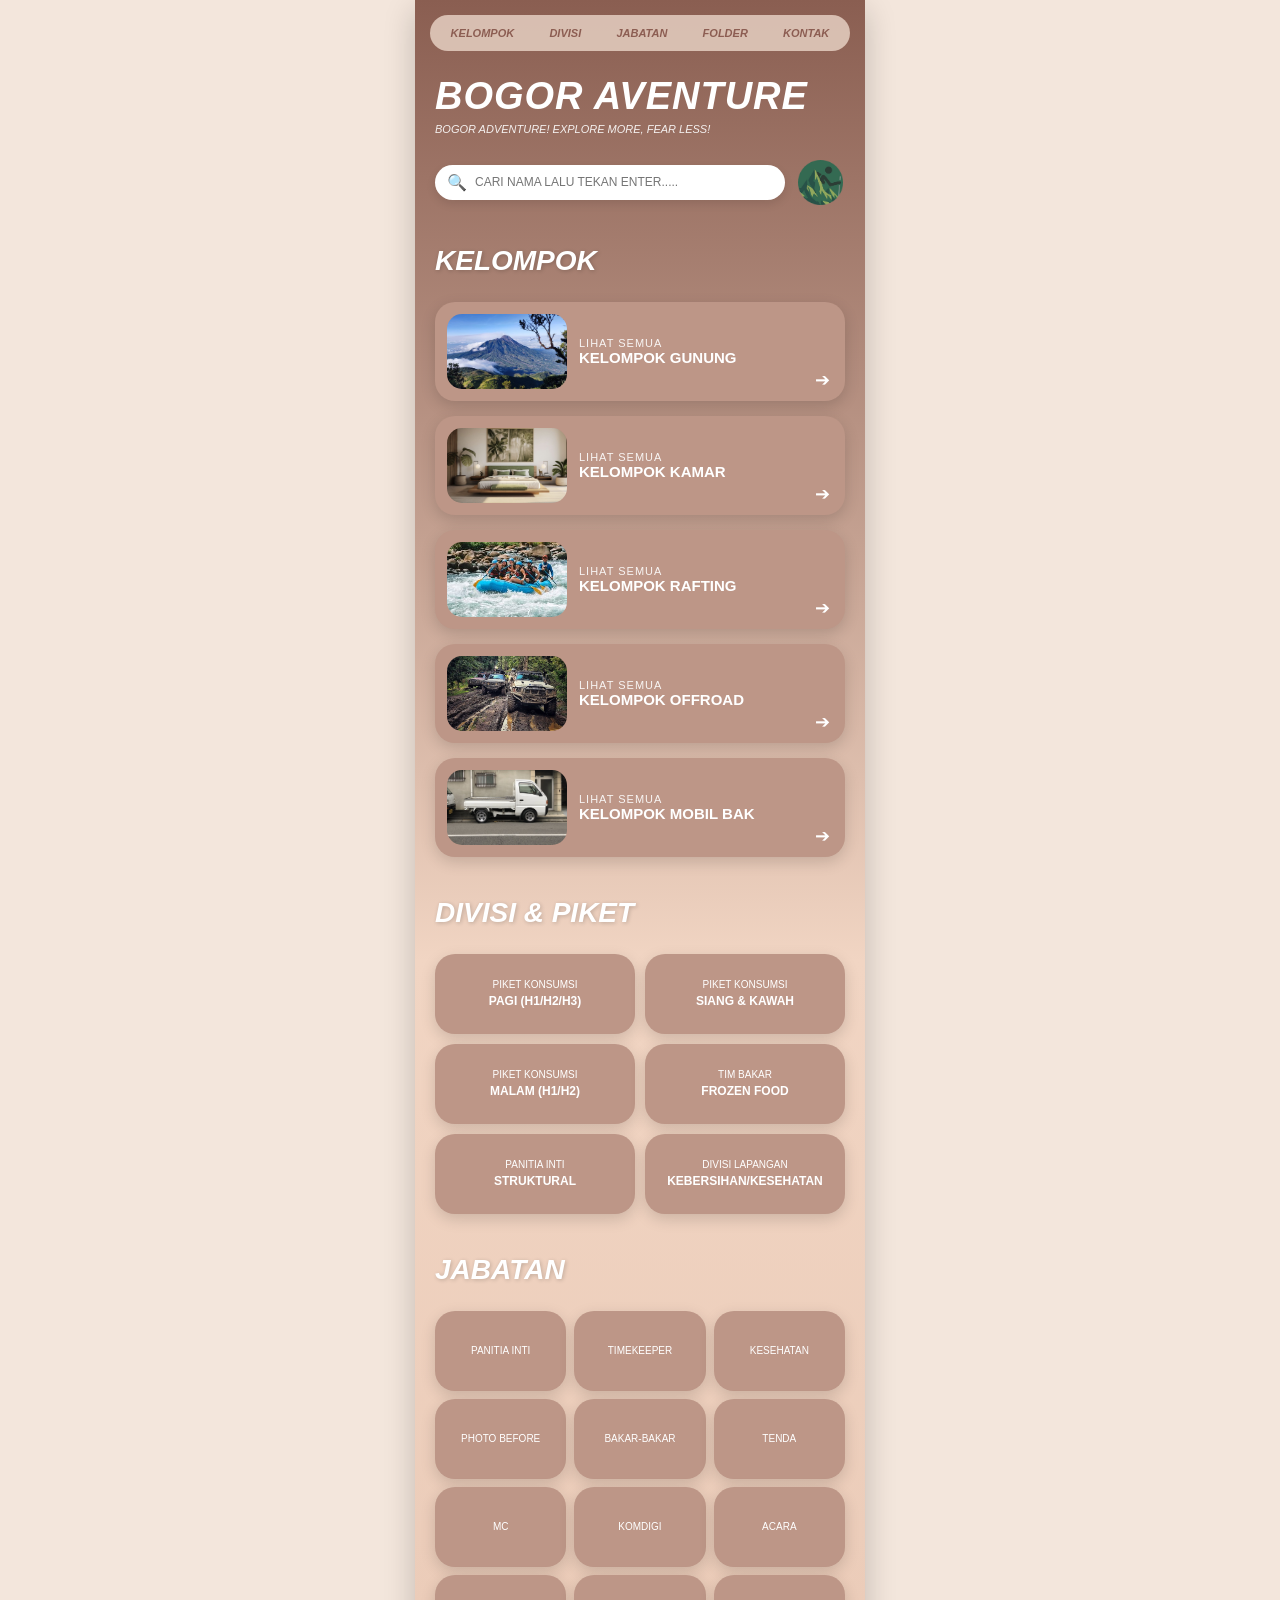
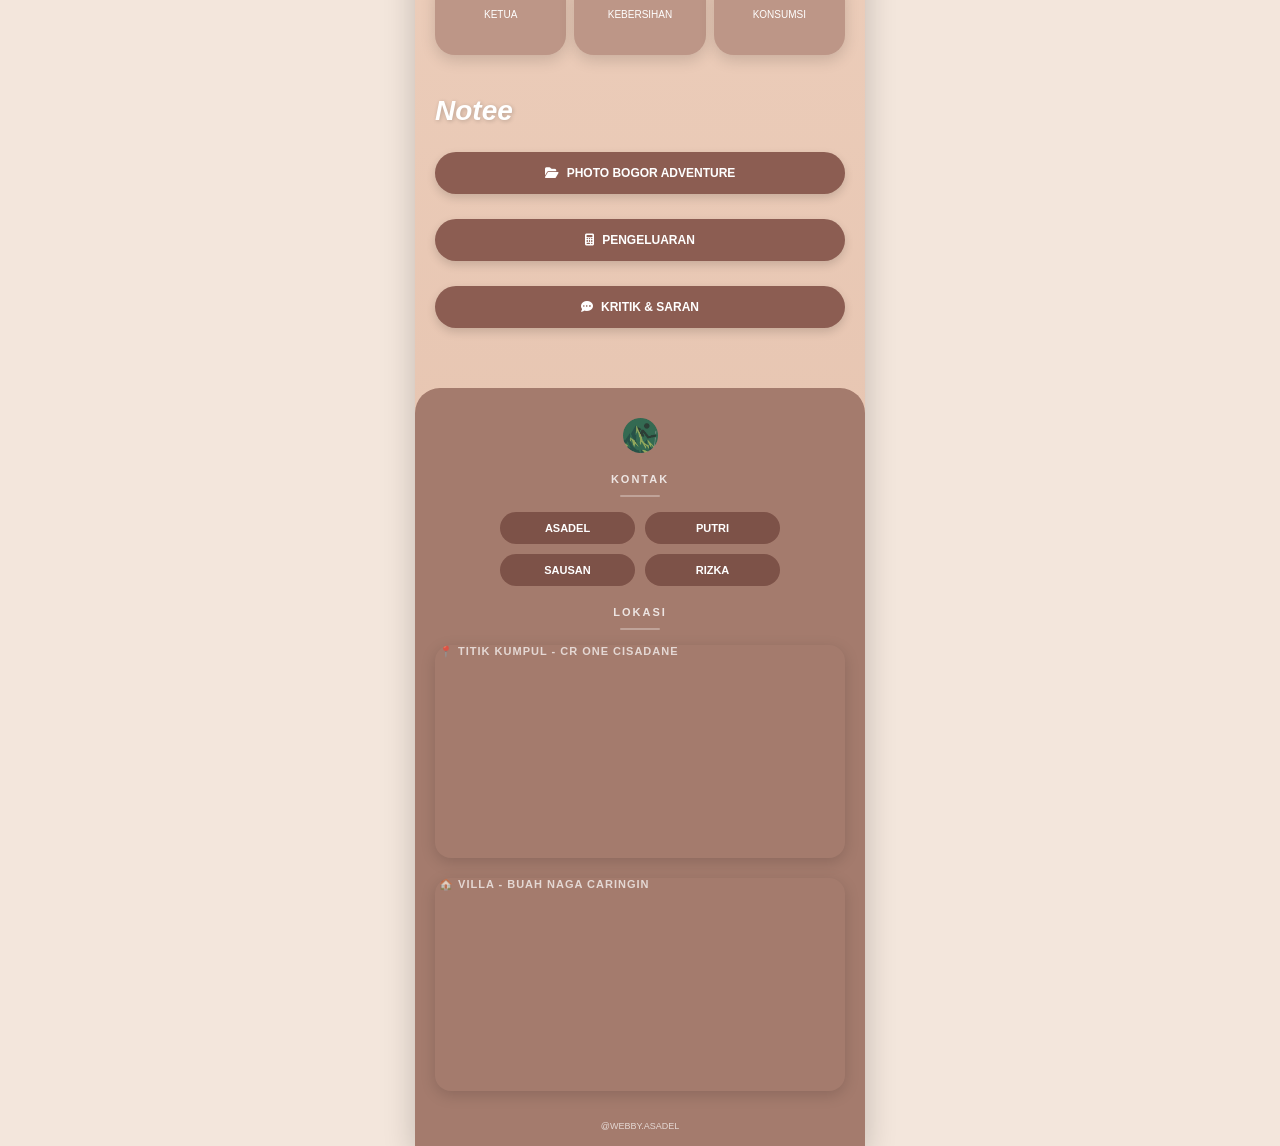
==== index.html @ c2977778 "first commit" ====
<!DOCTYPE html>
<html lang="id">
<head>
    <meta charset="UTF-8">
    <meta name="viewport" content="width=device-width, initial-scale=1.0">
    <title>Bogor Adventure</title>

    <link rel="stylesheet" href="style.css">
    <link rel="stylesheet" href="https://cdnjs.cloudflare.com/ajax/libs/font-awesome/6.5.1/css/all.min.css">

    <link rel="icon" type="image/png" href="images/logo.png">
</head>
<body>

    <div class="app-container">
        <nav class="top-nav">
            <a href="#kelompok-section">KELOMPOK</a>
            <a href="#divisi-section">DIVISI</a>
            <a href="#jabatan-section">JABATAN</a>
            <a href="#folder-section">FOLDER</a>
            <a href="#kontak-section">KONTAK</a>
        </nav>

        <header class="main-header">
            <h1 class="main-title">BOGOR AVENTURE</h1>
            <p class="subtitle">BOGOR ADVENTURE! EXPLORE MORE, FEAR LESS!</p>
            
            <div class="search-profile-row">
                <div class="search-box">
                    <span class="search-icon">🔍</span>
                    <input type="text" id="searchInput" placeholder="CARI NAMA LALU TEKAN ENTER.....">
                </div>
                <div class="logo-circle">
                    <img src="Images/logo.png" alt="Bogor Adventure">
                </div>
            </div>
        </header>

        <main class="content-wrapper">
            
            <section id="kelompok-section" class="section-container">
                <h2 class="section-title-large">KELOMPOK</h2>
                
                <div class="card-wide clickable-card" data-type="gunung">
                    <img src="Images/gunung.jpg" alt="Gunung">
                    <div class="card-text">
                        <h3>LIHAT SEMUA</h3>
                        <h2>KELOMPOK GUNUNG</h2>
                    </div>
                    <span class="arrow-btn">➔</span>
                </div>

                <div class="card-wide clickable-card" data-type="kamar">
                    <img src="Images/kamar.jpg" alt="Kamar">
                    <div class="card-text">
                        <h3>LIHAT SEMUA</h3>
                        <h2>KELOMPOK KAMAR</h2>
                    </div>
                    <span class="arrow-btn">➔</span>
                </div>

                <div class="card-wide clickable-card" data-type="rafting">
                    <img src="Images/rafting.jpg" alt="Rafting">
                    <div class="card-text">
                        <h3>LIHAT SEMUA</h3>
                        <h2>KELOMPOK RAFTING</h2>
                    </div>
                    <span class="arrow-btn">➔</span>
                </div>

                <div class="card-wide clickable-card" data-type="offroad">
                    <img src="Images/offroad.jpg" alt="Offroad">
                    <div class="card-text">
                        <h3>LIHAT SEMUA</h3>
                        <h2>KELOMPOK OFFROAD</h2>
                    </div>
                    <span class="arrow-btn">➔</span>
                </div>

                <div class="card-wide clickable-card" data-type="mback">
                    <img src="Images/Mback.jpg" alt="Mobil Bak">
                    <div class="card-text">
                        <h3>LIHAT SEMUA</h3>
                        <h2>KELOMPOK MOBIL BAK</h2>
                    </div>
                    <span class="arrow-btn">➔</span>
                </div>
            </section>

            <section id="divisi-section" class="section-container text-center">
                <h2 class="section-title-large">DIVISI & PIKET</h2>
                <div class="grid-2x3">
                    <a href="divisi.html?type=konsumsi-pagi" class="card-square" style="text-decoration:none;">PIKET KONSUMSI<br><b>PAGI (H1/H2/H3)</b></a>
                    <a href="divisi.html?type=konsumsi-siang" class="card-square" style="text-decoration:none;">PIKET KONSUMSI<br><b>SIANG & KAWAH</b></a>
                    <a href="divisi.html?type=konsumsi-malam" class="card-square" style="text-decoration:none;">PIKET KONSUMSI<br><b>MALAM (H1/H2)</b></a>
                    <a href="divisi.html?type=frozen-food" class="card-square" style="text-decoration:none;">TIM BAKAR<br><b>FROZEN FOOD</b></a>
                    <a href="divisi.html?type=panitia-inti" class="card-square" style="text-decoration:none;">PANITIA INTI<br><b>STRUKTURAL</b></a>
                    <a href="divisi.html?type=divisi-lain" class="card-square" style="text-decoration:none;">DIVISI LAPANGAN<br><b>KEBERSIHAN/KESEHATAN</b></a>
                </div>
            </section>

            <section id="jabatan-section" class="section-container text-center">
                <h2 class="section-title-large">JABATAN</h2>
                <div class="grid-jabatan">
                    <a href="jabatan.html?type=inti" class="card-square" style="text-decoration:none;">PANITIA INTI</a>
                    <a href="jabatan.html?type=timekeeper" class="card-square" style="text-decoration:none;">TIMEKEEPER</a>
                    <a href="jabatan.html?type=kesehatan" class="card-square" style="text-decoration:none;">KESEHATAN</a>
                    <a href="jabatan.html?type=photo" class="card-square" style="text-decoration:none;">PHOTO BEFORE</a>
                    <a href="jabatan.html?type=bakar" class="card-square" style="text-decoration:none;">BAKAR-BAKAR</a>
                    <a href="jabatan.html?type=tenda" class="card-square" style="text-decoration:none;">TENDA</a>
                    <a href="jabatan.html?type=mc" class="card-square" style="text-decoration:none;">MC</a>
                    <a href="jabatan.html?type=komdigi" class="card-square" style="text-decoration:none;">KOMDIGI</a>
                    <a href="jabatan.html?type=acara" class="card-square" style="text-decoration:none;">ACARA</a>
                    <a href="jabatan.html?type=ketua" class="card-square" style="text-decoration:none;">KETUA</a>
                    <a href="jabatan.html?type=kebersihan" class="card-square" style="text-decoration:none;">KEBERSIHAN</a>
                    <a href="jabatan.html?type=konsumsi" class="card-square" style="text-decoration:none;">KONSUMSI</a>
                </div>
            </section>

            <section id="folder-section" class="section-container text-center">
                <h2 class="section-title-large">Notee</h2>
                <a href="https://drive.google.com/drive/folders/1pPTmFSzPqtbpgSoNdYkEfg1twKszm3Ts?usp=sharing" target="_blank" class="btn-pill" style="text-decoration:none;">
                    <i class="fas fa-folder-open"></i> PHOTO BOGOR ADVENTURE
                </a>
                <a href="pengeluaran.html" class="btn-pill" style="text-decoration:none;">
                    <i class="fas fa-calculator"></i> PENGELUARAN
                </a>
                <a href="https://forms.gle/nZnUotDhH6wJCSyc8" target="_blank" class="btn-pill" style="text-decoration:none;">
                    <i class="fas fa-comment-dots"></i> KRITIK & SARAN
                </a>
            </section>

            <section id="kontak-section" class="footer-panel">
                <div class="logo-circle micro">
                    <img src="Images/logo.png" alt="Bogor Adventure">
                </div>

                <div class="footer-section-title">Kontak</div>
                <div class="footer-divider"></div>
                <div class="grid-2x2">
                    <a href="https://wa.me/6289684340230" target="_blank" class="btn-small-pill" style="text-decoration:none;">ASADEL</a>
                    <a href="https://wa.me/6281370563687" target="_blank" class="btn-small-pill" style="text-decoration:none;">PUTRI</a>
                    <a href="https://wa.me/6285640959396" target="_blank" class="btn-small-pill" style="text-decoration:none;">SAUSAN</a>
                    <a href="https://wa.me/6281213060590" target="_blank" class="btn-small-pill" style="text-decoration:none;">RIZKA</a>
                </div>

                <div class="footer-section-title">Lokasi</div>
                <div class="footer-divider"></div>
                <div class="footer-map">
                    <div class="map-label">📍 TITIK KUMPUL - CR ONE CISADANE</div>
                    <iframe src="https://maps.google.com/maps?q=-6.7021103,106.8171822&z=15&output=embed" allowfullscreen="" loading="lazy"></iframe>
                </div>
                <div class="footer-map">
                    <div class="map-label">🏠 VILLA - BUAH NAGA CARINGIN</div>
                    <iframe src="https://maps.google.com/maps?q=Villa%20Buah%20Naga%20Caringin%20Bogor&z=15&output=embed" allowfullscreen="" loading="lazy"></iframe>
                </div>

                <p class="credits">@WEBBY.ASADEL</p>
            </section>

        </main>
    </div>

    <div id="searchModal" class="modal">
        <div class="modal-content">
            <span class="close-modal">&times;</span>
            <h2 id="modalName">Nama Anggota</h2>
            <hr>
            <div class="modal-field"><span class="field-label">Jabatan / Divisi</span><span class="field-value" id="modalDivisi">-</span></div>
            <div class="modal-field"><span class="field-label">Jadwal Piket</span><span class="field-value" id="modalTugas">-</span></div>
            <div class="modal-field"><span class="field-label">Kelompok Gunung</span><span class="field-value" id="modalGunung">-</span></div>
            <div class="modal-field"><span class="field-label">Kelompok Kamar</span><span class="field-value" id="modalKamar">-</span></div>
            <div class="modal-field"><span class="field-label">Kelompok Rafting</span><span class="field-value" id="modalRafting">-</span></div>
            <div class="modal-field"><span class="field-label">Kelompok Offroad</span><span class="field-value" id="modalOffroad">-</span></div>
            <div class="modal-field"><span class="field-label">Kelompok Mobil Bak</span><span class="field-value" id="modalMback">-</span></div>
        </div>
    </div>

    <script src="script.js"></script>
</body>
</html>
---- style.css ----
* {
    box-sizing: border-box;
    margin: 0;
    padding: 0;
    font-family: 'Segoe UI', Tahoma, Geneva, Verdana, sans-serif;
}

html {
    -webkit-text-size-adjust: 100%;
}

body {
    background-color: #f3e6dc;
    display: flex;
    justify-content: center;
    align-items: flex-start;
    min-height: 100vh;
    min-height: 100dvh;
    color: #4a3b32;
    overflow-x: hidden;
}

.app-container {
    width: 100%;
    max-width: 450px;
    background: linear-gradient(180deg, #8a5e51 0%, #f1d5c3 35%, #e1bca7 100%);
    min-height: 100vh;
    min-height: 100dvh;
    box-shadow: 0 10px 30px rgba(0,0,0,0.2);
    display: flex;
    flex-direction: column;
    overflow-x: hidden;
}

.top-nav {
    background-color: rgba(235, 214, 201, 0.8);
    display: flex;
    justify-content: space-around;
    padding: 12px 5px;
    margin: 15px;
    border-radius: 25px;
    flex-wrap: wrap;
    gap: 4px;
}

.top-nav a {
    text-decoration: none;
    color: #8c5d52;
    font-size: clamp(9px, 2.8vw, 11px);
    font-weight: bold;
    font-style: italic;
    white-space: nowrap;
}

.main-header {
    padding: 10px 20px;
    color: #ffffff;
}

.main-title {
    font-size: clamp(26px, 8vw, 38px);
    font-style: italic;
    font-weight: 800;
    letter-spacing: 1px;
    line-height: 1.1;
    word-break: break-word;
}

.subtitle {
    font-size: clamp(9px, 2.6vw, 11px);
    font-style: italic;
    opacity: 0.9;
    margin-top: 5px;
    margin-bottom: 25px;
}

.search-profile-row {
    display: flex;
    align-items: center;
    justify-content: space-between;
    gap: 10px;
}

.search-box {
    background: #ffffff;
    border-radius: 20px;
    display: flex;
    align-items: center;
    padding: 8px 12px;
    flex: 1;
    min-width: 0;
    box-shadow: 0 4px 10px rgba(0,0,0,0.1);
}

.search-box input {
    border: none;
    outline: none;
    width: 100%;
    margin-left: 8px;
    font-size: clamp(10px, 2.8vw, 12px);
    color: #4a3b32;
    min-width: 0;
}

.logo-circle {
    width: 50px;
    flex-shrink: 0;
    display: flex;
    align-items: center;
    justify-content: center;
}

.logo-circle img {
    width: 45px;
    max-width: 100%;
    height: auto;
}

.content-wrapper {
    padding: 20px;
    display: flex;
    flex-direction: column;
    gap: 30px;
}

.section-container {
    display: flex;
    flex-direction: column;
    gap: 15px;
}

.text-center {
    text-align: center;
}

.section-title-large {
    font-size: clamp(20px, 6vw, 28px);
    font-style: italic;
    color: #ffffff;
    text-shadow: 1px 1px 4px rgba(0,0,0,0.2);
    margin: 10px 0;
    text-align: left;
}

.clickable-card {
    cursor: pointer;
    transition: transform 0.2s, background-color 0.2s;
    -webkit-tap-highlight-color: transparent;
}

.clickable-card:active {
    transform: scale(0.97);
    filter: brightness(0.9);
}

.card-wide {
    background-color: #bd9687;
    border-radius: 20px;
    padding: 12px;
    display: flex;
    align-items: center;
    box-shadow: 0 5px 15px rgba(0,0,0,0.15);
    position: relative;
    gap: 12px;
}

.card-wide img {
    width: clamp(80px, 25vw, 120px);
    height: clamp(50px, 16vw, 75px);
    object-fit: cover;
    border-radius: 15px;
    flex-shrink: 0;
}

.card-text {
    color: #ffffff;
    min-width: 0;
}

.card-text h3 {
    font-size: clamp(9px, 2.5vw, 11px);
    font-weight: normal;
    letter-spacing: 1px;
    opacity: 0.9;
}

.card-text h2 {
    font-size: clamp(12px, 3.5vw, 15px);
    font-weight: bold;
    word-break: break-word;
}

.arrow-btn {
    position: absolute;
    right: 15px;
    bottom: 10px;
    color: #ffffff;
    font-size: clamp(14px, 4vw, 18px);
}

.grid-2x3 {
    display: grid;
    grid-template-columns: repeat(2, 1fr);
    gap: 10px;
}

.card-square {
    background-color: #bd9687;
    color: #ffffff;
    border-radius: 20px;
    min-height: 80px;
    height: auto;
    display: flex;
    flex-direction: column;
    justify-content: center;
    align-items: center;
    font-size: clamp(8px, 2.5vw, 10px);
    text-align: center;
    box-shadow: 0 5px 15px rgba(0,0,0,0.15);
    padding: 10px 6px;
}

.card-square b {
    font-size: clamp(10px, 3vw, 12px);
    margin-top: 4px;
}

.grid-jabatan {
    display: grid;
    grid-template-columns: repeat(3, 1fr);
    gap: 8px;
}

.hidden {
    display: none !important;
}

.btn-pill {
    background-color: #8c5d52;
    color: white;
    padding: 14px 20px;
    border-radius: 25px;
    text-align: center;
    font-size: clamp(10px, 3vw, 12px);
    font-weight: bold;
    box-shadow: 0 4px 10px rgba(0,0,0,0.15);
    display: flex;
    align-items: center;
    justify-content: center;
    gap: 8px;
    margin-bottom: 10px;
    word-break: break-word;
}

.footer-panel {
    background-color: #a47b6d;
    border-radius: 25px 25px 0 0;
    margin: 20px -20px -20px -20px;
    padding: 30px 20px 15px 20px;
    display: flex;
    flex-direction: column;
    align-items: center;
    gap: 20px;
}

.footer-section-title {
    color: rgba(255,255,255,0.8);
    font-size: clamp(9px, 2.5vw, 11px);
    font-weight: bold;
    letter-spacing: 2px;
    text-transform: uppercase;
    margin-bottom: -10px;
}

.footer-divider {
    width: 40px;
    height: 2px;
    background: rgba(255,255,255,0.3);
    border-radius: 2px;
    margin-bottom: -5px;
}

.footer-map {
    width: 100%;
    border-radius: 16px;
    overflow: hidden;
    box-shadow: 0 4px 15px rgba(0,0,0,0.15);
}

.footer-map iframe {
    display: block;
    width: 100%;
    height: 200px;
    border: 0;
}

.map-label {
    font-size: clamp(9px, 2.5vw, 11px);
    color: rgba(255,255,255,0.7);
    font-weight: bold;
    letter-spacing: 1px;
    text-align: left;
    width: 100%;
    padding-left: 4px;
}

.logo-circle.micro {
    width: 40px;
    flex-shrink: 0;
}

.logo-circle.micro img {
    width: 35px;
    max-width: 100%;
    height: auto;
}

.grid-2x2 {
    display: grid;
    grid-template-columns: repeat(2, 1fr);
    gap: 10px;
    width: 100%;
    max-width: 280px;
}

.btn-small-pill {
    background-color: #7d5248;
    color: white;
    padding: 10px;
    border-radius: 20px;
    text-align: center;
    font-size: clamp(9px, 2.8vw, 11px);
    font-weight: bold;
}

.credits {
    font-size: 9px;
    color: rgba(255, 255, 255, 0.7);
    margin-top: 10px;
}

/* SEARCH MODAL POP-UP VIEW */
.modal {
    display: none; 
    position: fixed; 
    z-index: 999; 
    left: 0;
    top: 0;
    width: 100%; 
    height: 100%; 
    height: 100dvh;
    background-color: rgba(0,0,0,0.5);
    align-items: center;
    justify-content: center;
    padding: 10px;
}

.modal-content {
    background-color: #fbeee6;
    padding: 20px;
    border-radius: 20px;
    width: 90%;
    max-width: 350px;
    max-height: 80vh;
    max-height: 80dvh;
    overflow-y: auto;
    box-shadow: 0 5px 25px rgba(0,0,0,0.3);
    color: #4a3b32;
    position: relative;
}

.modal-content h2 {
    margin-bottom: 15px;
    color: #8c5d52;
    font-size: clamp(16px, 5vw, 20px);
    word-break: break-word;
    text-align: center;
}

.modal-content hr {
    border: 0;
    height: 1px;
    background: #bd9687;
    margin-bottom: 15px;
}

.modal-field {
    background: #fff;
    border-radius: 12px;
    padding: 10px 14px;
    margin-bottom: 8px;
    border: 1px solid #e1bca7;
    display: flex;
    justify-content: space-between;
    align-items: center;
    gap: 8px;
}

.modal-field .field-label {
    font-size: clamp(9px, 2.5vw, 11px);
    color: #8c5d52;
    font-weight: bold;
    flex-shrink: 0;
}

.modal-field .field-value {
    font-size: clamp(10px, 2.8vw, 12px);
    color: #5a4b41;
    text-align: right;
    font-weight: 600;
}

.close-modal {
    position: absolute;
    right: 12px;
    top: 8px;
    font-size: 22px;
    font-weight: bold;
    cursor: pointer;
    color: #8c5d52;
    padding: 4px 8px;
    line-height: 1;
}

/* table scroll for small screens */
.table-wrap {
    overflow-x: auto;
    -webkit-overflow-scrolling: touch;
}

.table-wrap table {
    min-width: 300px;
}
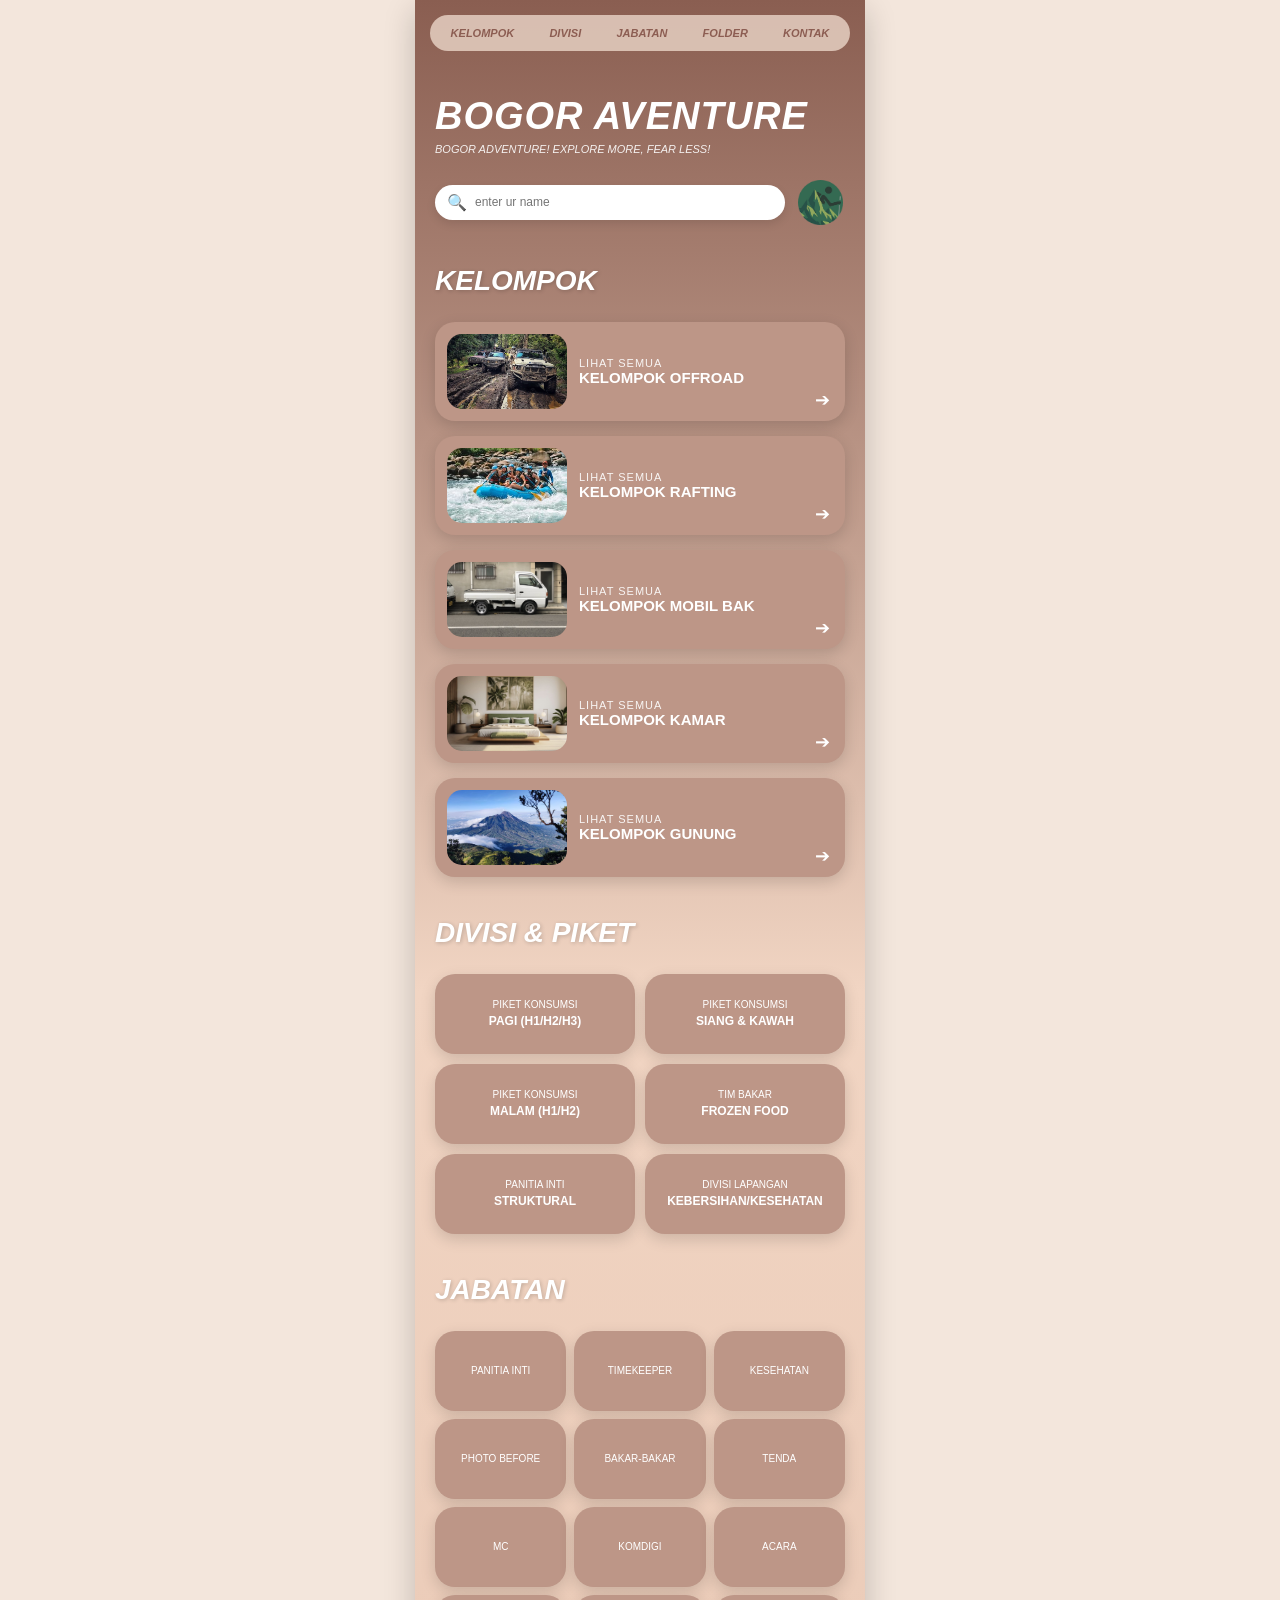
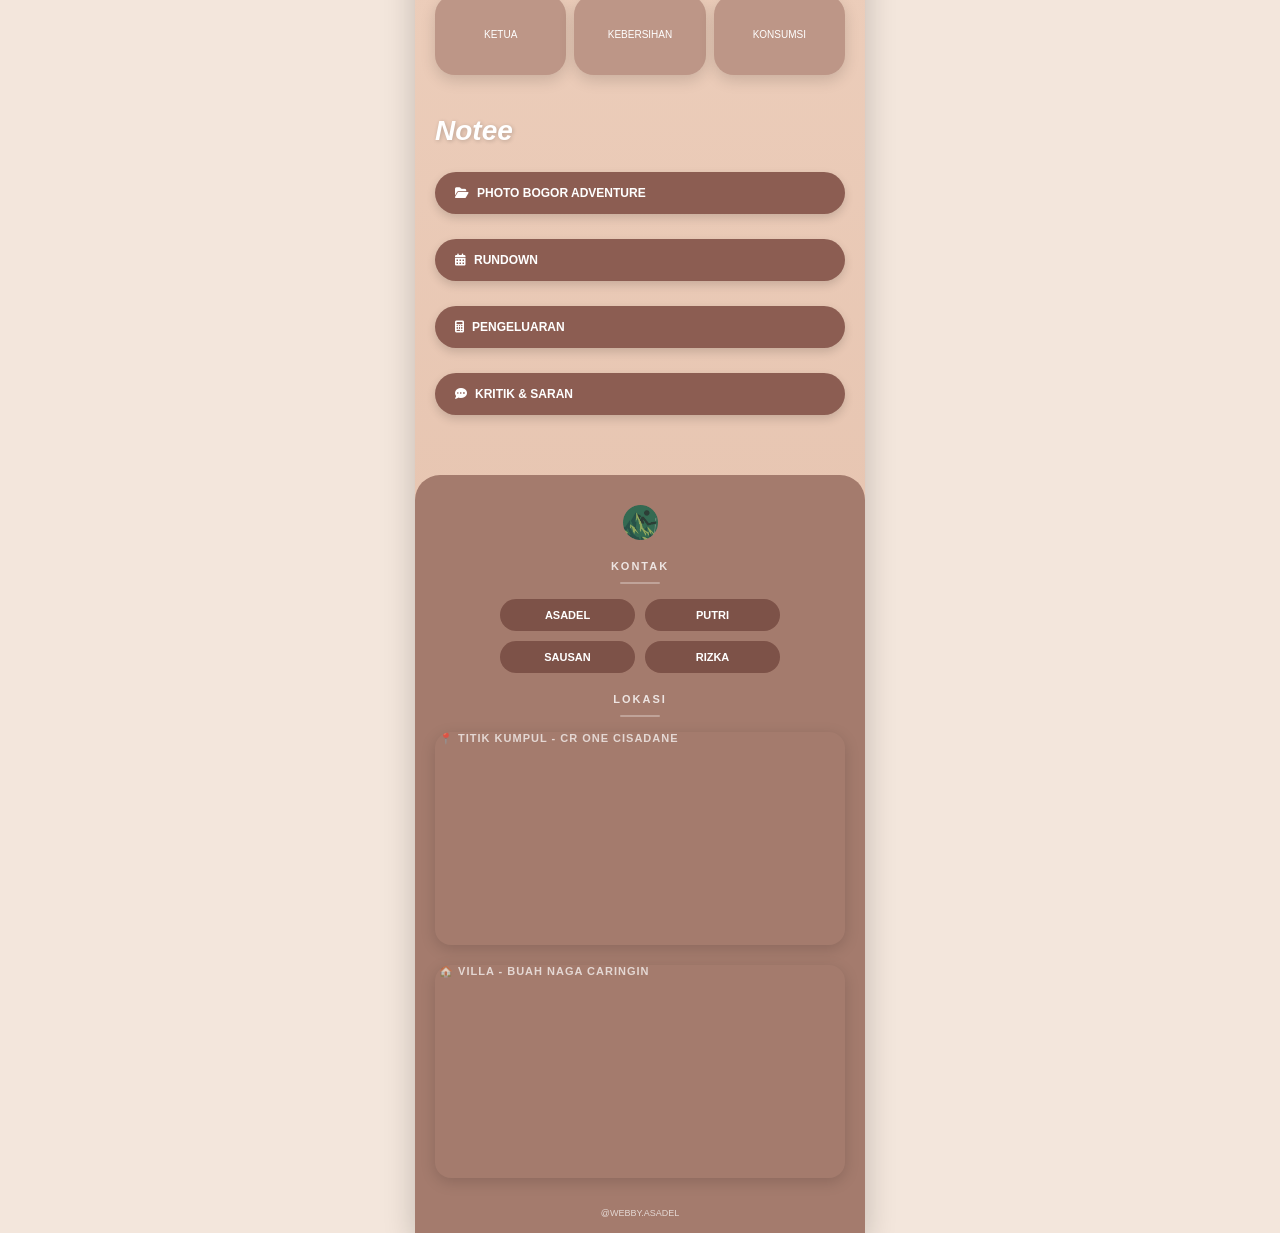
==== commit 3f7cd4b4: "update: memperbaiki rundown dan logistik terbaru" ====
--- a/index.html
+++ b/index.html
@@ -28,7 +28,7 @@
             <div class="search-profile-row">
                 <div class="search-box">
                     <span class="search-icon">🔍</span>
-                    <input type="text" id="searchInput" placeholder="CARI NAMA LALU TEKAN ENTER.....">
+                    <input type="text" id="searchInput" placeholder="enter ur name">
                 </div>
                 <div class="logo-circle">
                     <img src="Images/logo.png" alt="Bogor Adventure">
@@ -41,11 +41,29 @@
             <section id="kelompok-section" class="section-container">
                 <h2 class="section-title-large">KELOMPOK</h2>
                 
-                <div class="card-wide clickable-card" data-type="gunung">
-                    <img src="Images/gunung.jpg" alt="Gunung">
+                <div class="card-wide clickable-card" data-type="offroad">
+                    <img src="Images/offroad.jpg" alt="Offroad">
                     <div class="card-text">
                         <h3>LIHAT SEMUA</h3>
-                        <h2>KELOMPOK GUNUNG</h2>
+                        <h2>KELOMPOK OFFROAD</h2>
+                    </div>
+                    <span class="arrow-btn">➔</span>
+                </div>
+
+                <div class="card-wide clickable-card" data-type="rafting">
+                    <img src="Images/rafting.jpg" alt="Rafting">
+                    <div class="card-text">
+                        <h3>LIHAT SEMUA</h3>
+                        <h2>KELOMPOK RAFTING</h2>
+                    </div>
+                    <span class="arrow-btn">➔</span>
+                </div>
+
+                <div class="card-wide clickable-card" data-type="mback">
+                    <img src="Images/Mback.jpg" alt="Mobil Bak">
+                    <div class="card-text">
+                        <h3>LIHAT SEMUA</h3>
+                        <h2>KELOMPOK MOBIL BAK</h2>
                     </div>
                     <span class="arrow-btn">➔</span>
                 </div>
@@ -59,29 +77,11 @@
                     <span class="arrow-btn">➔</span>
                 </div>
 
-                <div class="card-wide clickable-card" data-type="rafting">
-                    <img src="Images/rafting.jpg" alt="Rafting">
+                <div class="card-wide clickable-card" data-type="gunung">
+                    <img src="Images/gunung.jpg" alt="Gunung">
                     <div class="card-text">
                         <h3>LIHAT SEMUA</h3>
-                        <h2>KELOMPOK RAFTING</h2>
-                    </div>
-                    <span class="arrow-btn">➔</span>
-                </div>
-
-                <div class="card-wide clickable-card" data-type="offroad">
-                    <img src="Images/offroad.jpg" alt="Offroad">
-                    <div class="card-text">
-                        <h3>LIHAT SEMUA</h3>
-                        <h2>KELOMPOK OFFROAD</h2>
-                    </div>
-                    <span class="arrow-btn">➔</span>
-                </div>
-
-                <div class="card-wide clickable-card" data-type="mback">
-                    <img src="Images/Mback.jpg" alt="Mobil Bak">
-                    <div class="card-text">
-                        <h3>LIHAT SEMUA</h3>
-                        <h2>KELOMPOK MOBIL BAK</h2>
+                        <h2>KELOMPOK GUNUNG</h2>
                     </div>
                     <span class="arrow-btn">➔</span>
                 </div>
@@ -117,15 +117,18 @@
                 </div>
             </section>
 
-            <section id="folder-section" class="section-container text-center">
+            <section id="folder-section" class="section-container">
                 <h2 class="section-title-large">Notee</h2>
-                <a href="https://drive.google.com/drive/folders/1pPTmFSzPqtbpgSoNdYkEfg1twKszm3Ts?usp=sharing" target="_blank" class="btn-pill" style="text-decoration:none;">
+                <a href="https://drive.google.com/drive/folders/1pPTmFSzPqtbpgSoNdYkEfg1twKszm3Ts?usp=sharing" target="_blank" class="btn-pill" style="text-decoration:none;justify-content:flex-start;">
                     <i class="fas fa-folder-open"></i> PHOTO BOGOR ADVENTURE
                 </a>
-                <a href="pengeluaran.html" class="btn-pill" style="text-decoration:none;">
+                <a href="jadwal.html" class="btn-pill" style="text-decoration:none;justify-content:flex-start;">
+                    <i class="fas fa-calendar-alt"></i> RUNDOWN
+                </a>
+                <a href="pengeluaran.html" class="btn-pill" style="text-decoration:none;justify-content:flex-start;">
                     <i class="fas fa-calculator"></i> PENGELUARAN
                 </a>
-                <a href="https://forms.gle/nZnUotDhH6wJCSyc8" target="_blank" class="btn-pill" style="text-decoration:none;">
+                <a href="https://forms.gle/nZnUotDhH6wJCSyc8" target="_blank" class="btn-pill" style="text-decoration:none;justify-content:flex-start;">
                     <i class="fas fa-comment-dots"></i> KRITIK & SARAN
                 </a>
             </section>
--- a/style.css
+++ b/style.css
@@ -53,7 +53,7 @@
 }
 
 .main-header {
-    padding: 10px 20px;
+    padding: 30px 20px 10px;
     color: #ffffff;
 }
 
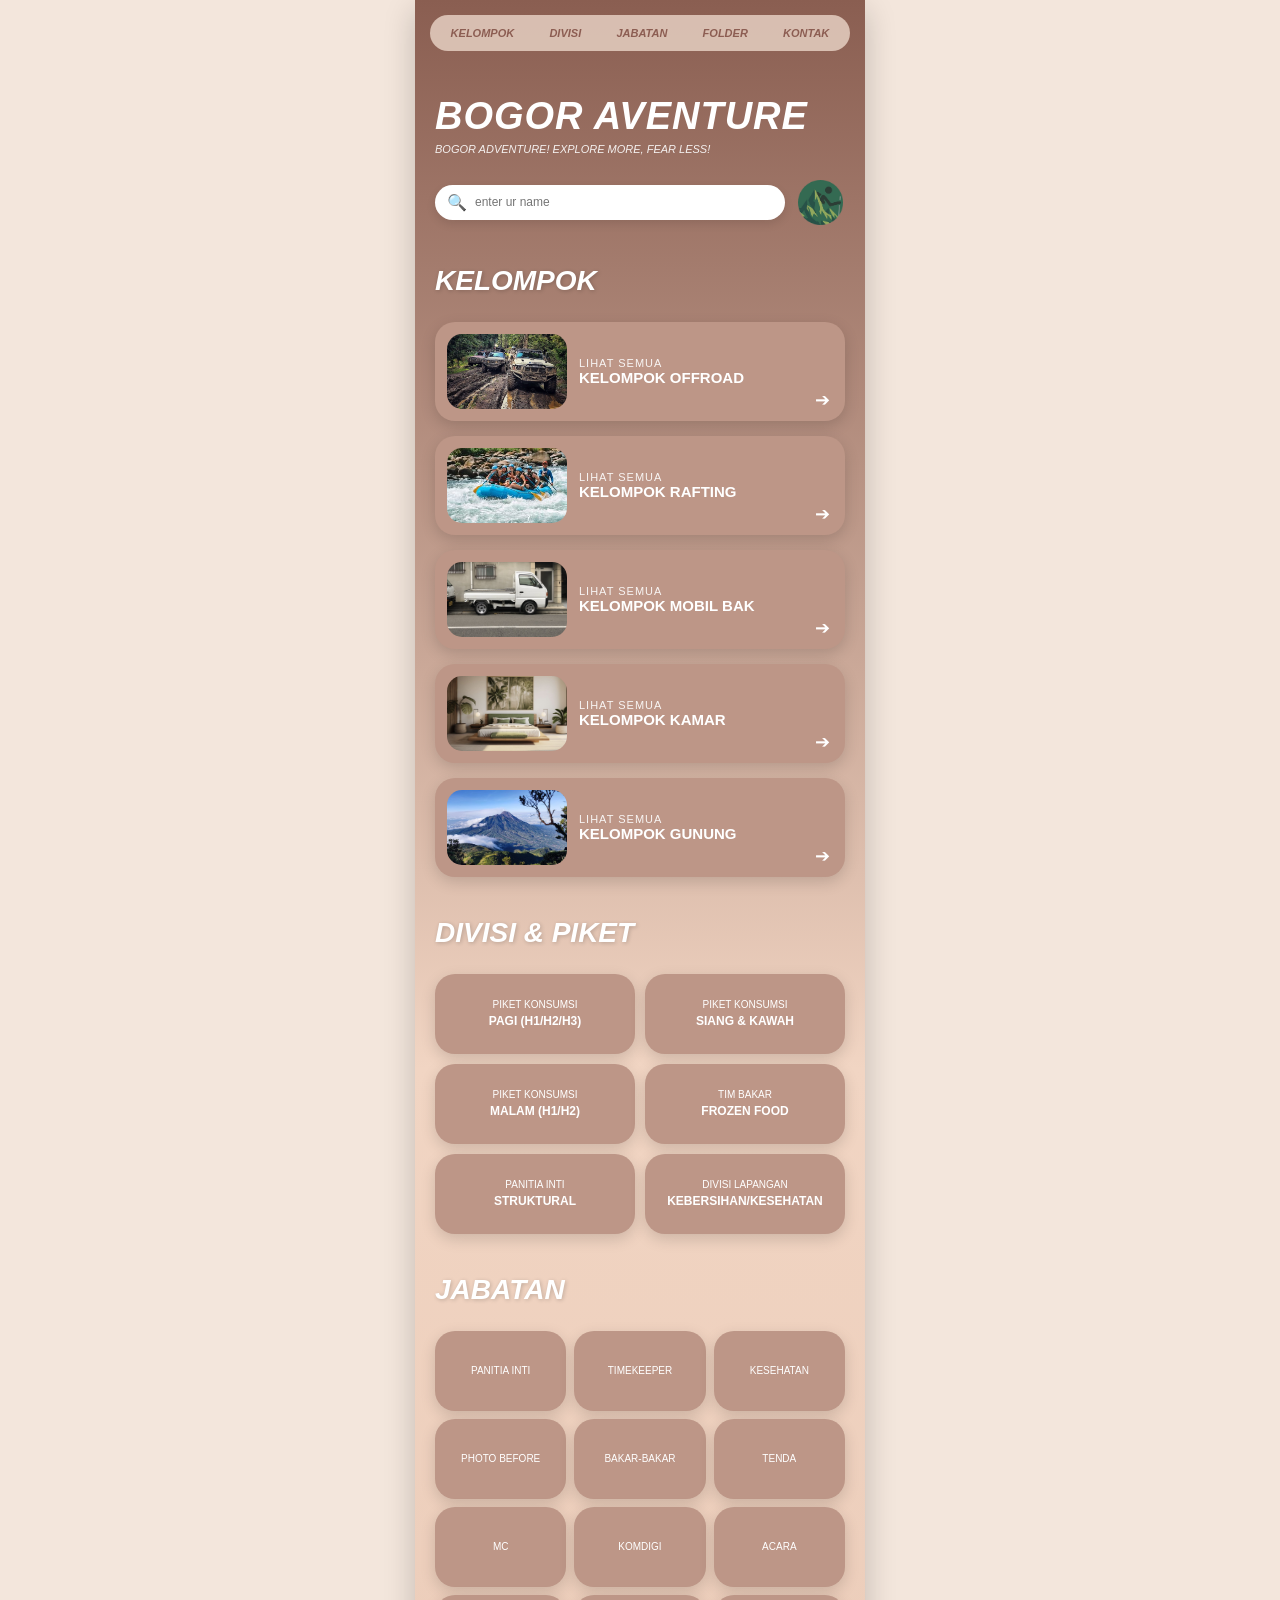
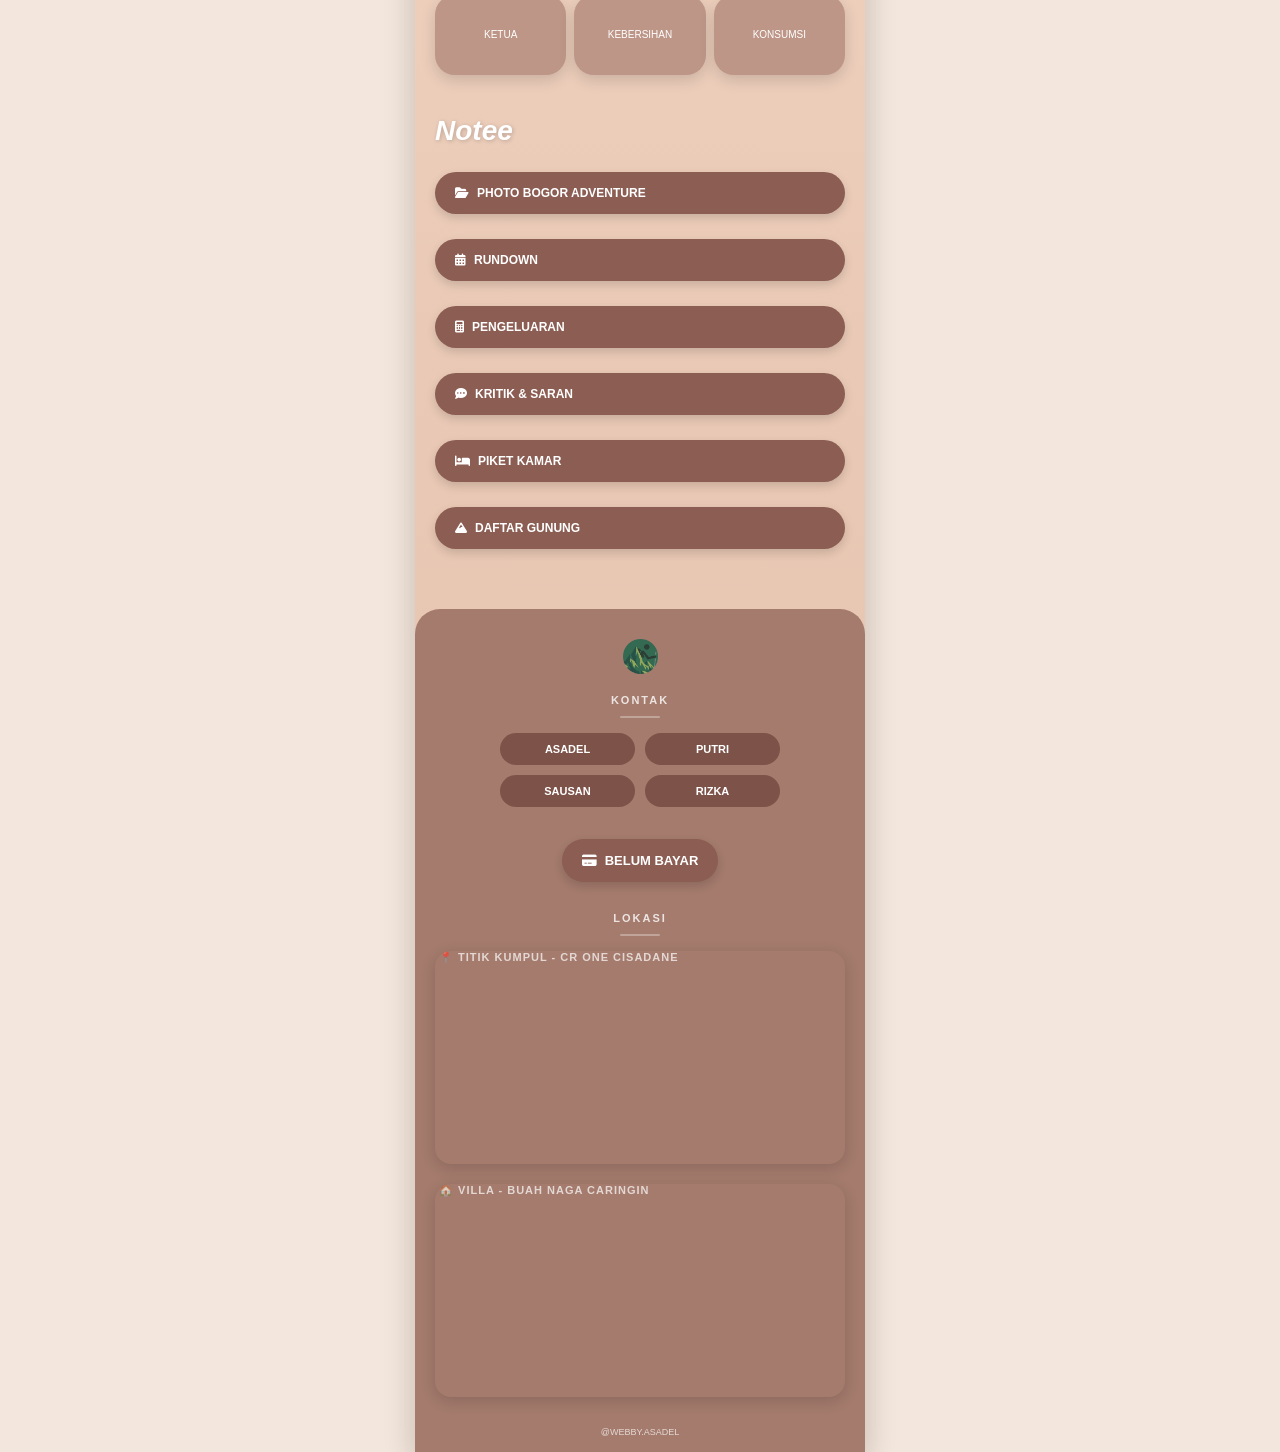
==== commit a174a3b4: "tambahan" ====
--- a/index.html
+++ b/index.html
@@ -131,6 +131,12 @@
                 <a href="https://forms.gle/nZnUotDhH6wJCSyc8" target="_blank" class="btn-pill" style="text-decoration:none;justify-content:flex-start;">
                     <i class="fas fa-comment-dots"></i> KRITIK & SARAN
                 </a>
+                <a href="piket-kamar.html" class="btn-pill" style="text-decoration:none;justify-content:flex-start;">
+                    <i class="fas fa-bed"></i> PIKET KAMAR
+                </a>
+                <a href="daftar-gunung.html" class="btn-pill" style="text-decoration:none;justify-content:flex-start;">
+                    <i class="fas fa-mountain"></i> DAFTAR GUNUNG
+                </a>
             </section>
 
             <section id="kontak-section" class="footer-panel">
@@ -145,6 +151,12 @@
                     <a href="https://wa.me/6281370563687" target="_blank" class="btn-small-pill" style="text-decoration:none;">PUTRI</a>
                     <a href="https://wa.me/6285640959396" target="_blank" class="btn-small-pill" style="text-decoration:none;">SAUSAN</a>
                     <a href="https://wa.me/6281213060590" target="_blank" class="btn-small-pill" style="text-decoration:none;">RIZKA</a>
+                </div>
+
+                <div style="margin-top:12px;">
+                    <a href="belum-bayar.html" class="btn-pill" style="text-decoration:none;justify-content:center;font-size:clamp(11px,3vw,13px);">
+                        <i class="fas fa-credit-card"></i> BELUM BAYAR
+                    </a>
                 </div>
 
                 <div class="footer-section-title">Lokasi</div>
